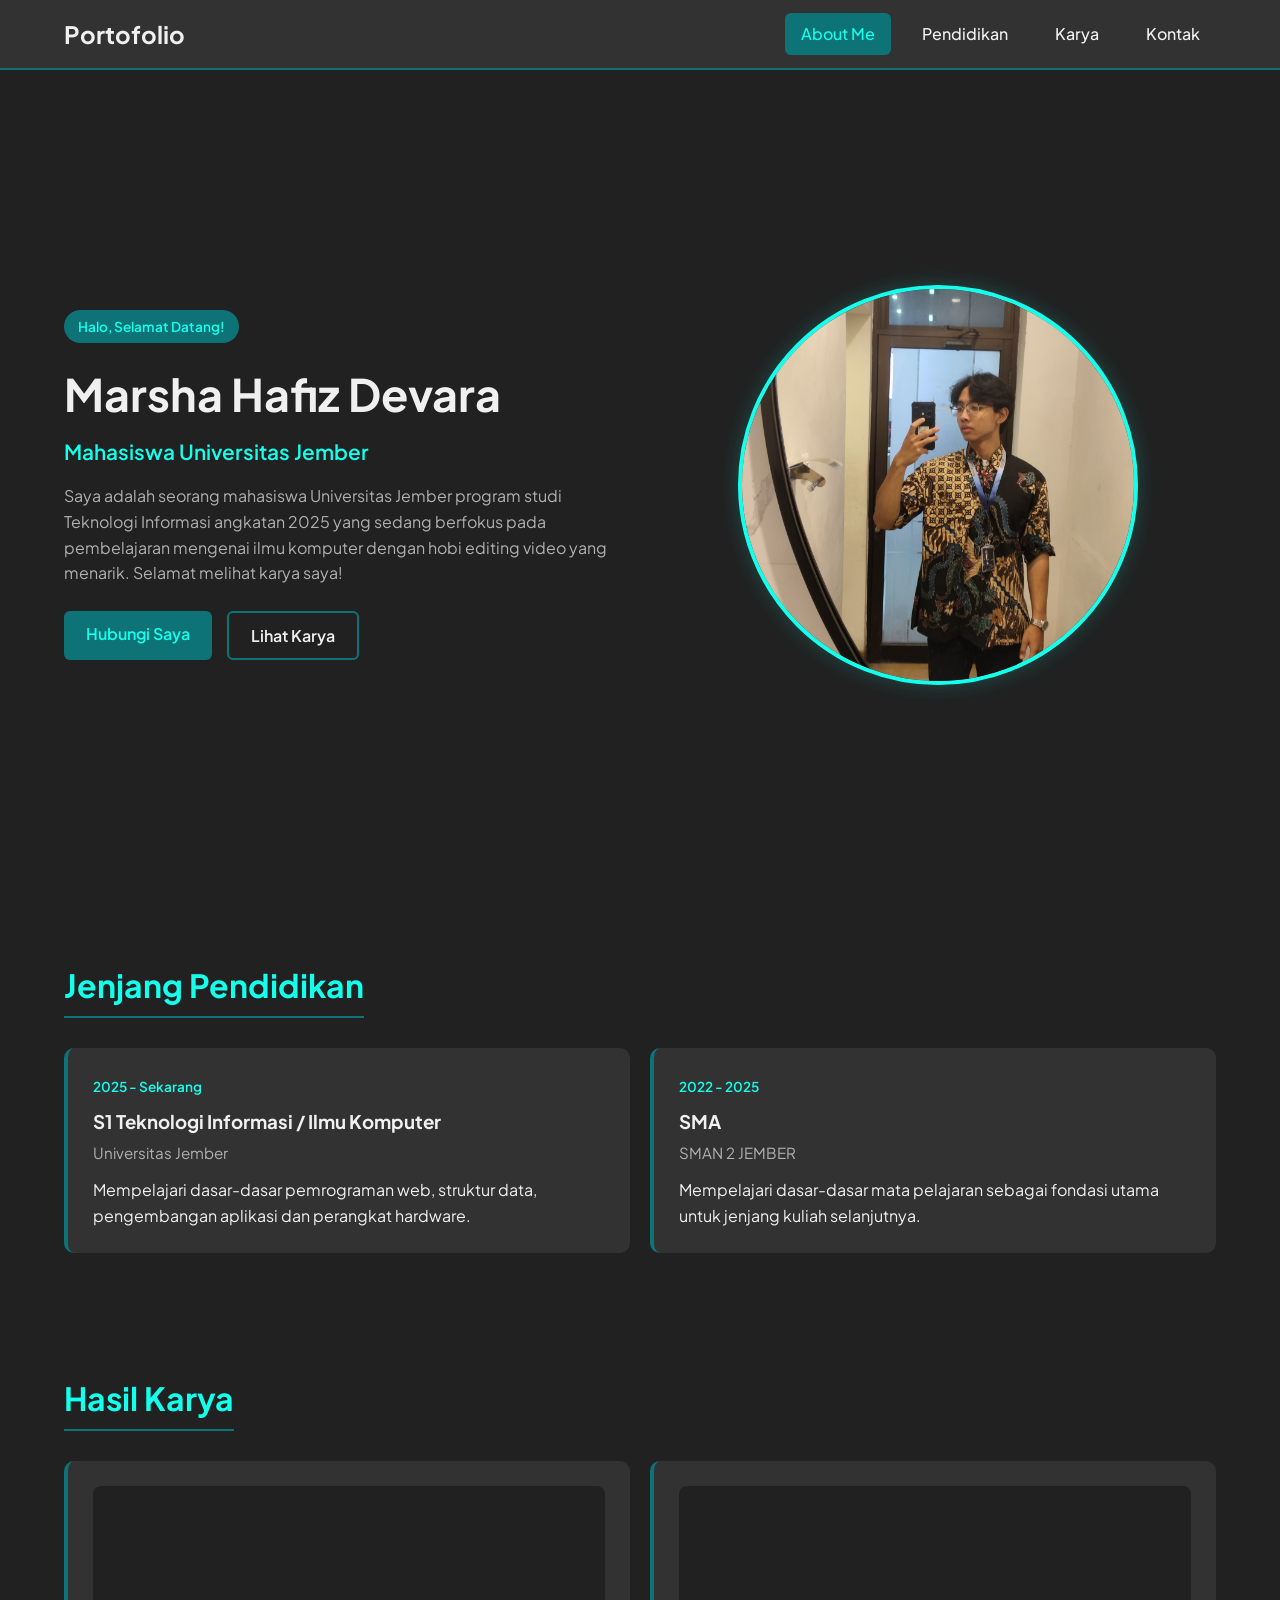
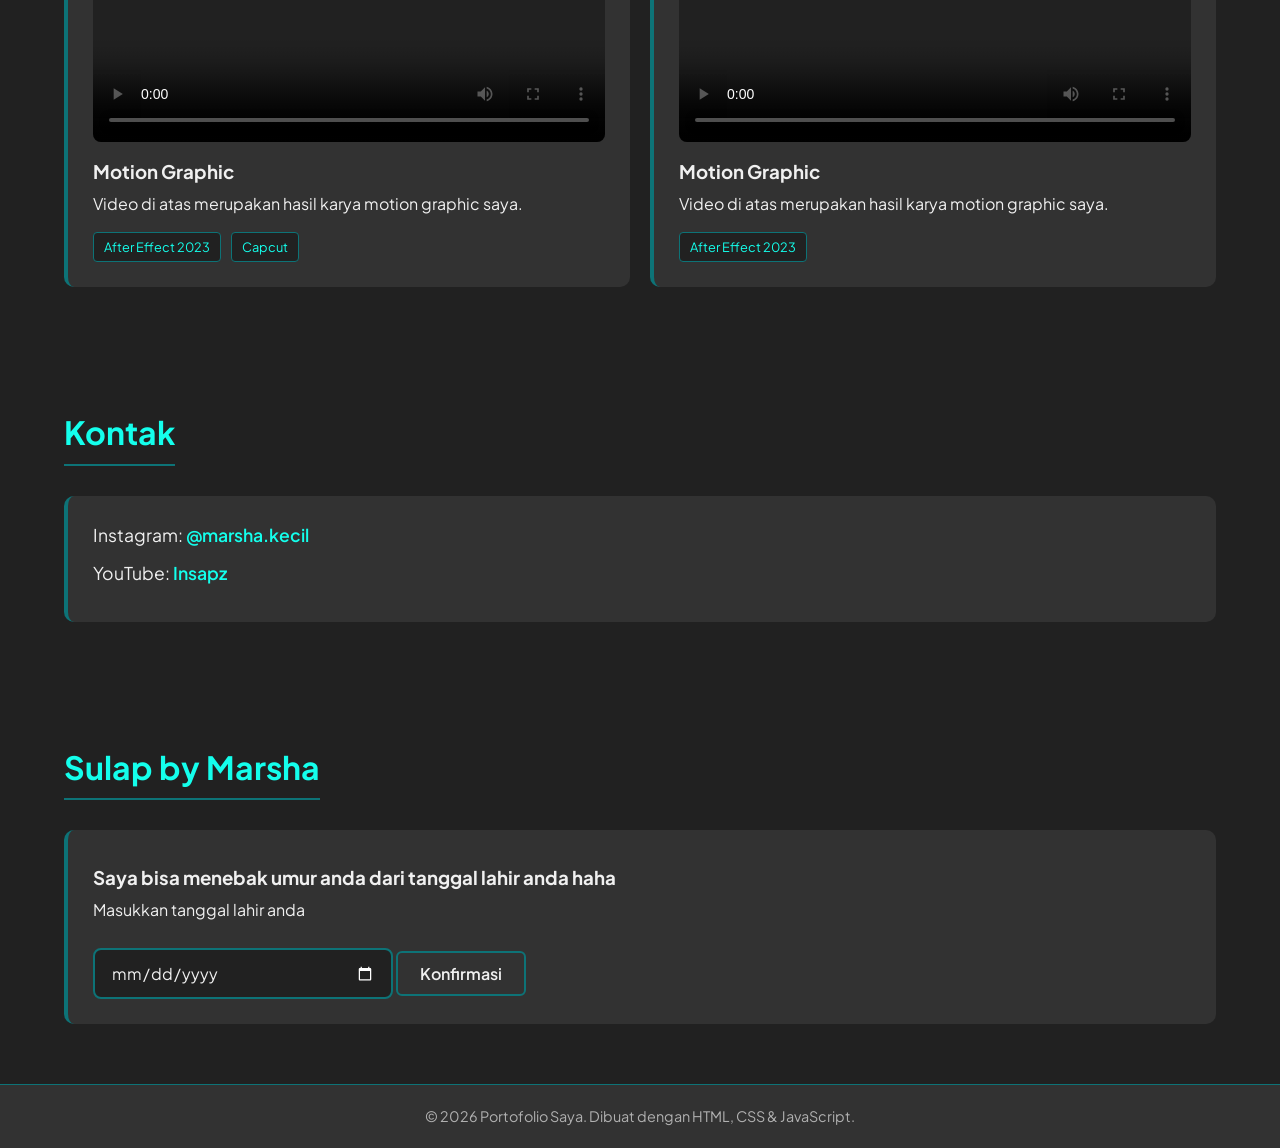
==== CVmarshaBagus.html @ 3cd30b81 "bismillah" ====
<!DOCTYPE html>
<html lang="id">
<head>
  <meta charset="UTF-8">
  <meta name="viewport" content="width=device-width, initial-scale=1.0">
  <title>Portofolio Saya</title>

  <link rel="preconnect" href="https://fonts.googleapis.com">
  <link rel="preconnect" href="https://fonts.gstatic.com" crossorigin>
  <link href="https://fonts.googleapis.com/css2?family=Plus+Jakarta+Sans:wght@400;500;600;700&display=swap" rel="stylesheet">

  <link rel="stylesheet" href="style.css">
</head>
<body>

  <header class="header">
    <div class="logo">
      <h2>Portofolio</h2>
    </div>

    <button class="hamburger" id="hamburgerBtn" aria-label="Toggle Menu">
      <span></span>
      <span></span>
      <span></span>
    </button>

    <nav class="navbar" id="navbarMenu">
      <a href="#home" class="nav-link active">About Me</a>
      <a href="#education" class="nav-link">Pendidikan</a>
      <a href="#projects" class="nav-link">Karya</a>
      <a href="#contact" class="nav-link">Kontak</a>
    </nav>
  </header>

  <main>
    <section id="home">
      <div class="content">
        <span class="badge">Halo, Selamat Datang!</span>
        <h1 class="title">Marsha Hafiz Devara</h1>
        <p class="subtitle">Mahasiswa Universitas Jember</p>
        <p class="description">
          Saya adalah seorang mahasiswa Universitas Jember program studi Teknologi Informasi angkatan 2025
          yang sedang berfokus pada pembelajaran mengenai ilmu komputer dengan hobi editing video yang menarik.
          Selamat melihat karya saya!
        </p>

        <div class="buttons">
          <a href="#contact" class="btn btn-primary">Hubungi Saya</a>
          <a href="#projects" class="btn btn-outline">Lihat Karya</a>
        </div>
      </div>

      <div class="image-container">
        <div class="photo-frame">
          <img src="img/marsha.jpeg" alt="Foto Profil" id="profileImage">
        </div>
      </div>
    </section>

    <section id="education" class="section">
      <h2 class="section-title">Jenjang Pendidikan</h2>
      <div class="education-grid">
        
        <div class="card">
          <span class="year">2025 - Sekarang</span>
          <h3>S1 Teknologi Informasi / Ilmu Komputer</h3>
          <p class="school-name">Universitas Jember</p>
          <p>Mempelajari dasar-dasar pemrograman web, struktur data, pengembangan aplikasi dan perangkat hardware.</p>
        </div>

        <div class="card">
          <span class="year">2022 - 2025</span>
          <h3>SMA</h3>
          <p class="school-name">SMAN 2 JEMBER</p>
          <p>Mempelajari dasar-dasar mata pelajaran sebagai fondasi utama untuk jenjang kuliah selanjutnya.</p>
        </div>

      </div>
    </section>

    <section id="projects" class="section">
      <h2 class="section-title">Hasil Karya</h2>
      <div class="projects-grid">
        <div class="card project-card">
          <div class="video-container">
            <video controls poster="https://via.placeholder.com/600x340/323232/14FFEC?text=Thumbnail+Video">
              <source src="img/ppmb.mp4" type="video/mp4">
            </video>
          </div>
          <div class="project-info">        
            <h3>Motion Graphic</h3>
            <p>Video di atas merupakan hasil karya motion graphic saya.</p>
            <div class="tech-tags">
              <span>After Effect 2023</span>
              <span>Capcut</span>
            </div>
          </div>
        </div>

        <div class="card project-card">
          <div class="video-container">
            <video controls poster="https://via.placeholder.com/600x340/323232/14FFEC?text=Thumbnail+Video">
              <source src="img/Spotify_motion.mp4" type="video/mp4">
            </video>
          </div>
          <div class="project-info">        
            <h3>Motion Graphic</h3>
            <p>Video di atas merupakan hasil karya motion graphic saya.</p>
            <div class="tech-tags">
              <span>After Effect 2023</span>
            </div>
          </div>
        </div>

      </div>
    </section>

    <section id="contact" class="section">
      <h2 class="section-title">Kontak</h2>
      <div class="card contact-card">
        <ul class="contact-list">
          <li>Instagram: <a href="https://instagram.com/marsha.kecil" target="_blank" rel="noopener noreferrer">@marsha.kecil</a></li>
          <li>YouTube: <a href="https://www.youtube.com/@marshadevara6776" target="_blank" rel="noopener noreferrer">Insapz</a></li>
        </ul>
      </div>
    </section>

    <section id="sulap" class="section">
      <h2 class="section-title">Sulap by Marsha</h2>
      <div class="card sulap-card">
        <h3>Saya bisa menebak umur anda dari tanggal lahir anda haha</h3>
        <label for="birthdate">Masukkan tanggal lahir anda</label>
        <br><br>
        <input type="date" class="sulap-birthdate" id="birthdate" name="birthdate">
        <button id="btn-konfirmasi-tanggal-lahir" class="btn btn-konfirmasi">Konfirmasi</button>
      </div>
    </section>

  </main>

  <footer class="footer">
    <p>&copy; 2026 Portofolio Saya. Dibuat dengan HTML, CSS & JavaScript.</p>
  </footer>

  <script src="scriptCV.js"></script>
</body>
</html>
---- style.css ----
* {
  margin: 0;
  padding: 0;
  box-sizing: border-box;
}

:root {
  --color-bright-cyan: #14FFEC;
  --color-dark-teal:   #0D7377;
  --color-card-bg:     #323232;
  --color-main-bg:     #212121;

  --color-text-light:  #F0F0F0;
  --color-text-muted:  #B0B0B0;

  --navbar-height: 70px;
}

html {
  scroll-behavior: smooth;
  font-family: 'Plus Jakarta Sans', sans-serif;
  background-color: var(--color-main-bg);
  color: var(--color-text-light);
}

body {
  line-height: 1.6;
}

section {
  scroll-margin-top: calc(var(--navbar-height) + 20px);
}

.header {
  position: fixed;
  top: 0;
  left: 0;
  width: 100%;
  height: var(--navbar-height);
  background-color: var(--color-card-bg);
  display: flex;
  justify-content: space-between; 
  align-items: center;
  padding: 0 5%;
  z-index: 1000;
  border-bottom: 2px solid var(--color-dark-teal);
}

.logo h2 {
  color: var(--color-text-light);
  font-size: 1.5rem;
}

.logo h2 span {
  color: var(--color-bright-cyan);
}

.navbar {
  display: flex;
  gap: 15px;
  align-items: center;
}

.navbar a {
  color: var(--color-text-light);
  text-decoration: none;
  padding: 8px 16px;
  border-radius: 6px;
  font-weight: 500;
  transition: all 0.3s ease;
}

.navbar a:hover,
.navbar a.active {
  background-color: var(--color-dark-teal);
  color: var(--color-bright-cyan);
}

.hamburger {
  display: none;
  flex-direction: column;
  gap: 5px;
  background: none;
  border: none;
  cursor: pointer;
}

.hamburger span {
  width: 25px;
  height: 3px;
  background-color: var(--color-bright-cyan);
  border-radius: 2px;
}

#home {
  min-height: 100vh;
  padding: calc(var(--navbar-height) + 40px) 5% 40px 5%;
  display: flex;
  align-items: center;
  justify-content: space-between;
  gap: 40px;
}

.content {
  flex: 1;
  max-width: 600px;
}

.badge {
  display: inline-block;
  background-color: var(--color-dark-teal);
  color: var(--color-bright-cyan);
  padding: 6px 14px;
  border-radius: 20px;
  font-size: 0.85rem;
  font-weight: 600;
  margin-bottom: 15px;
}

.title {
  font-size: 2.8rem;
  color: var(--color-text-light);
  margin-bottom: 5px;
}

.subtitle {
  font-size: 1.3rem;
  color: var(--color-bright-cyan);
  font-weight: 600;
  margin-bottom: 15px;
}

.description {
  color: var(--color-text-muted);
  margin-bottom: 25px;
}

.buttons {
  display: flex;
  gap: 15px;
}

.image-container {
  flex: 1;
  display: flex;
  justify-content: center;
}

.photo-frame {
  width: 400px;
  height: 400px;
  border-radius: 50%;
  border: 4px solid var(--color-bright-cyan);
  box-shadow: 0 0 20px rgba(20, 255, 236, 0.2);
  overflow: hidden;
  background-color: var(--color-card-bg);
}

.photo-frame img {
  width: 100%;
  height: 100%;
  object-fit: cover;
}

.btn {
  display: inline-block;
  padding: 10px 22px;
  border-radius: 6px;
  text-decoration: none;
  font-weight: 600;
  cursor: pointer;
  border: none;
  transition: background 0.3s ease;
  font-family: inherit;
}

.btn-primary {
  background-color: var(--color-dark-teal);
  color: var(--color-bright-cyan);
}

.btn-primary:hover {
  background-color: var(--color-bright-cyan);
  color: var(--color-main-bg);
}

.btn-outline {
  border: 2px solid var(--color-dark-teal);
  color: var(--color-text-light);
}

.btn-outline:hover {
  border-color: var(--color-bright-cyan);
  color: var(--color-bright-cyan);
}

.btn-konfirmasi {
  border: 2px solid var(--color-dark-teal);
  color: var(--color-text-light);
  background-color: transparent;
  font-size: medium;
}

.btn-konfirmasi:hover {
  border-color: var(--color-bright-cyan);
  color: var(--color-bright-cyan);
  background-color: transparent;
}

.btn-block {
  width: 50%;
}

.section {
  padding: 60px 5%;
}

.section-title {
  font-size: 2rem;
  margin-bottom: 30px;
  color: var(--color-bright-cyan);
  border-bottom: 2px solid var(--color-dark-teal);
  display: inline-block;
  padding-bottom: 5px;
}

.education-grid {
  display: grid;
  grid-template-columns: repeat(auto-fit, minmax(280px, 1fr));
  gap: 20px;
}

.card {
  background-color: var(--color-card-bg);
  padding: 25px;
  border-radius: 10px;
  border-left: 4px solid var(--color-dark-teal);
}

.card .year {
  font-size: 0.85rem;
  color: var(--color-bright-cyan);
  font-weight: 600;
}

.card h3 {
  margin: 8px 0 4px 0;
}

.card .school-name {
  color: var(--color-text-muted);
  font-size: 0.95rem;
  margin-bottom: 12px;
}

.projects-grid {
  display: grid;
  grid-template-columns: repeat(auto-fit, minmax(320px, 1fr));
  gap: 20px;
}

.video-container {
  width: 100%;
  border-radius: 8px;
  overflow: hidden;
  background-color: var(--color-main-bg);
  margin-bottom: 15px;
}

.video-container video {
  width: 100%;
  height: auto;
  display: block;
}

.tech-tags {
  display: flex;
  gap: 10px;
  margin-top: 15px;
}

.tech-tags span {
  background-color: var(--color-main-bg);
  color: var(--color-bright-cyan);
  padding: 4px 10px;
  border-radius: 4px;
  font-size: 0.8rem;
  border: 1px solid var(--color-dark-teal);
}

.contact-list {
  list-style: none;
  padding: 0;
}

.contact-list li {
  font-size: 1.1rem;
  margin-bottom: 10px;
}

.contact-list a {
  color: var(--color-bright-cyan);
  text-decoration: none;
  font-weight: 600;
  transition: color 0.3s ease;
}

.contact-list a:hover {
  text-decoration: underline;
  color: #ffffff;
}

.sulap-birthdate {
  width: 100%;
  max-width: 300px;
  padding: 12px 16px;
  background-color: var(--color-main-bg);
  border: 2px solid var(--color-dark-teal);
  border-radius: 8px;
  color: var(--color-text-light);
  font-family: inherit;
  font-size: 1rem;
  outline: none;
  cursor: pointer;
  transition: all 0.3s ease;
  color-scheme: dark; 
}

.footer {
  text-align: center;
  padding: 20px;
  background-color: var(--color-card-bg);
  color: var(--color-text-muted);
  font-size: 0.9rem;
  border-top: 1px solid var(--color-dark-teal);
}

@media (max-width: 768px) {
  .hamburger {
    display: flex;
  }

  .navbar {
    display: none;
    position: absolute;
    top: var(--navbar-height);
    left: 0;
    width: 100%;
    background-color: var(--color-card-bg);
    flex-direction: column;
    padding: 20px;
    border-bottom: 2px solid var(--color-dark-teal);
  }

  .navbar.show {
    display: flex;
  }

  #home {
    flex-direction: column-reverse;
    text-align: center;
    justify-content: center;
  }

  .buttons {
    justify-content: center;
  }

  .photo-frame {
    width: 220px;
    height: 220px;
  }

  .title {
    font-size: 2.2rem;
  }
}
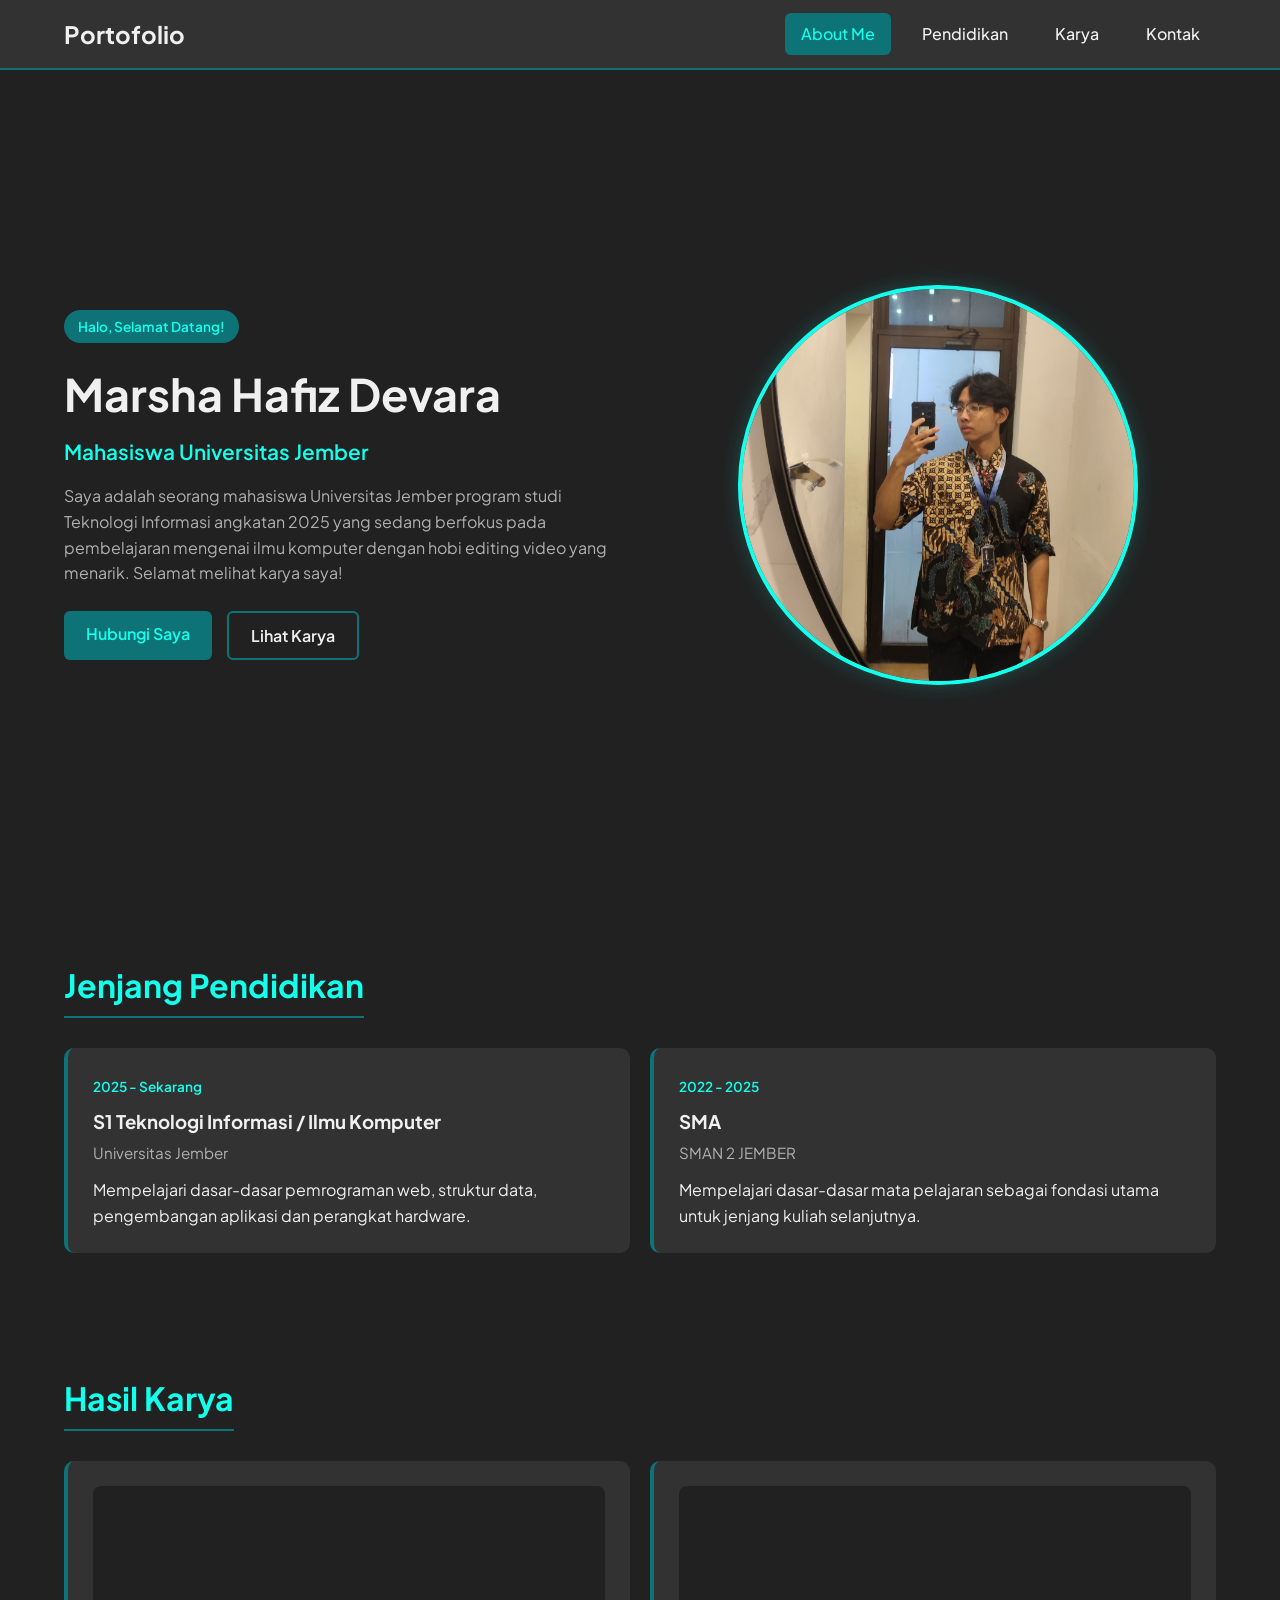
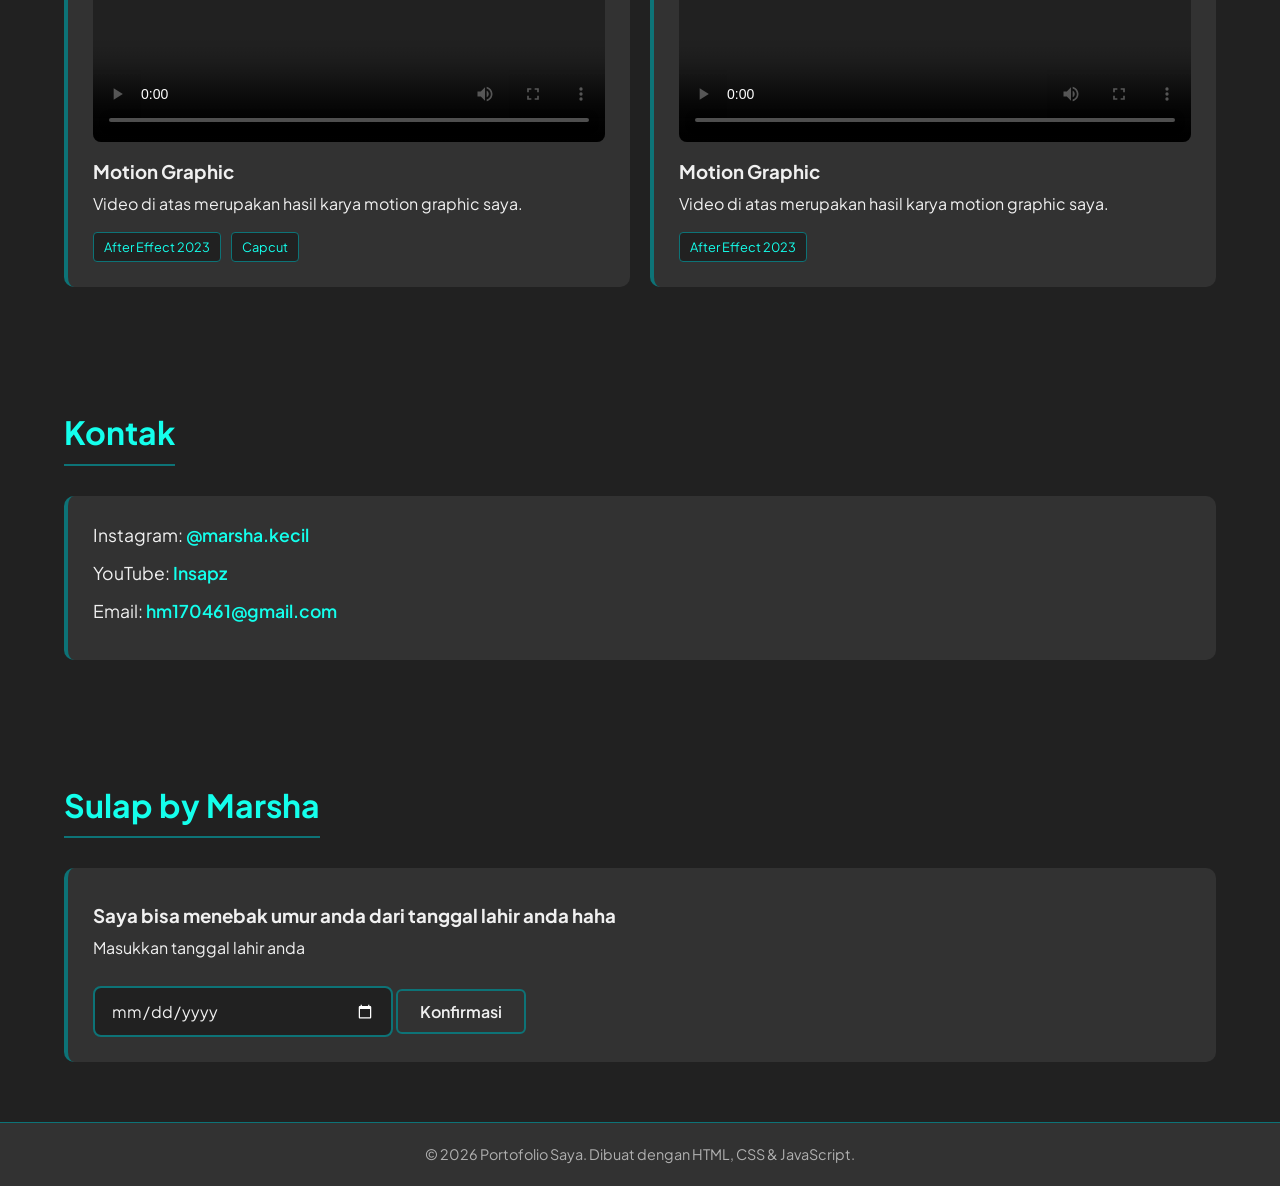
==== commit befe3038: "perubahan readme" ====
--- a/CVmarshaBagus.html
+++ b/CVmarshaBagus.html
@@ -3,7 +3,7 @@
 <head>
   <meta charset="UTF-8">
   <meta name="viewport" content="width=device-width, initial-scale=1.0">
-  <title>Portofolio Saya</title>
+  <title>Portofolio Marsha Hafiz Devara</title>
 
   <link rel="preconnect" href="https://fonts.googleapis.com">
   <link rel="preconnect" href="https://fonts.gstatic.com" crossorigin>
@@ -121,6 +121,7 @@
         <ul class="contact-list">
           <li>Instagram: <a href="https://instagram.com/marsha.kecil" target="_blank" rel="noopener noreferrer">@marsha.kecil</a></li>
           <li>YouTube: <a href="https://www.youtube.com/@marshadevara6776" target="_blank" rel="noopener noreferrer">Insapz</a></li>
+          <li>Email: <a href="mailto:nama@domain.com">hm170461@gmail.com</a></li>
         </ul>
       </div>
     </section>
